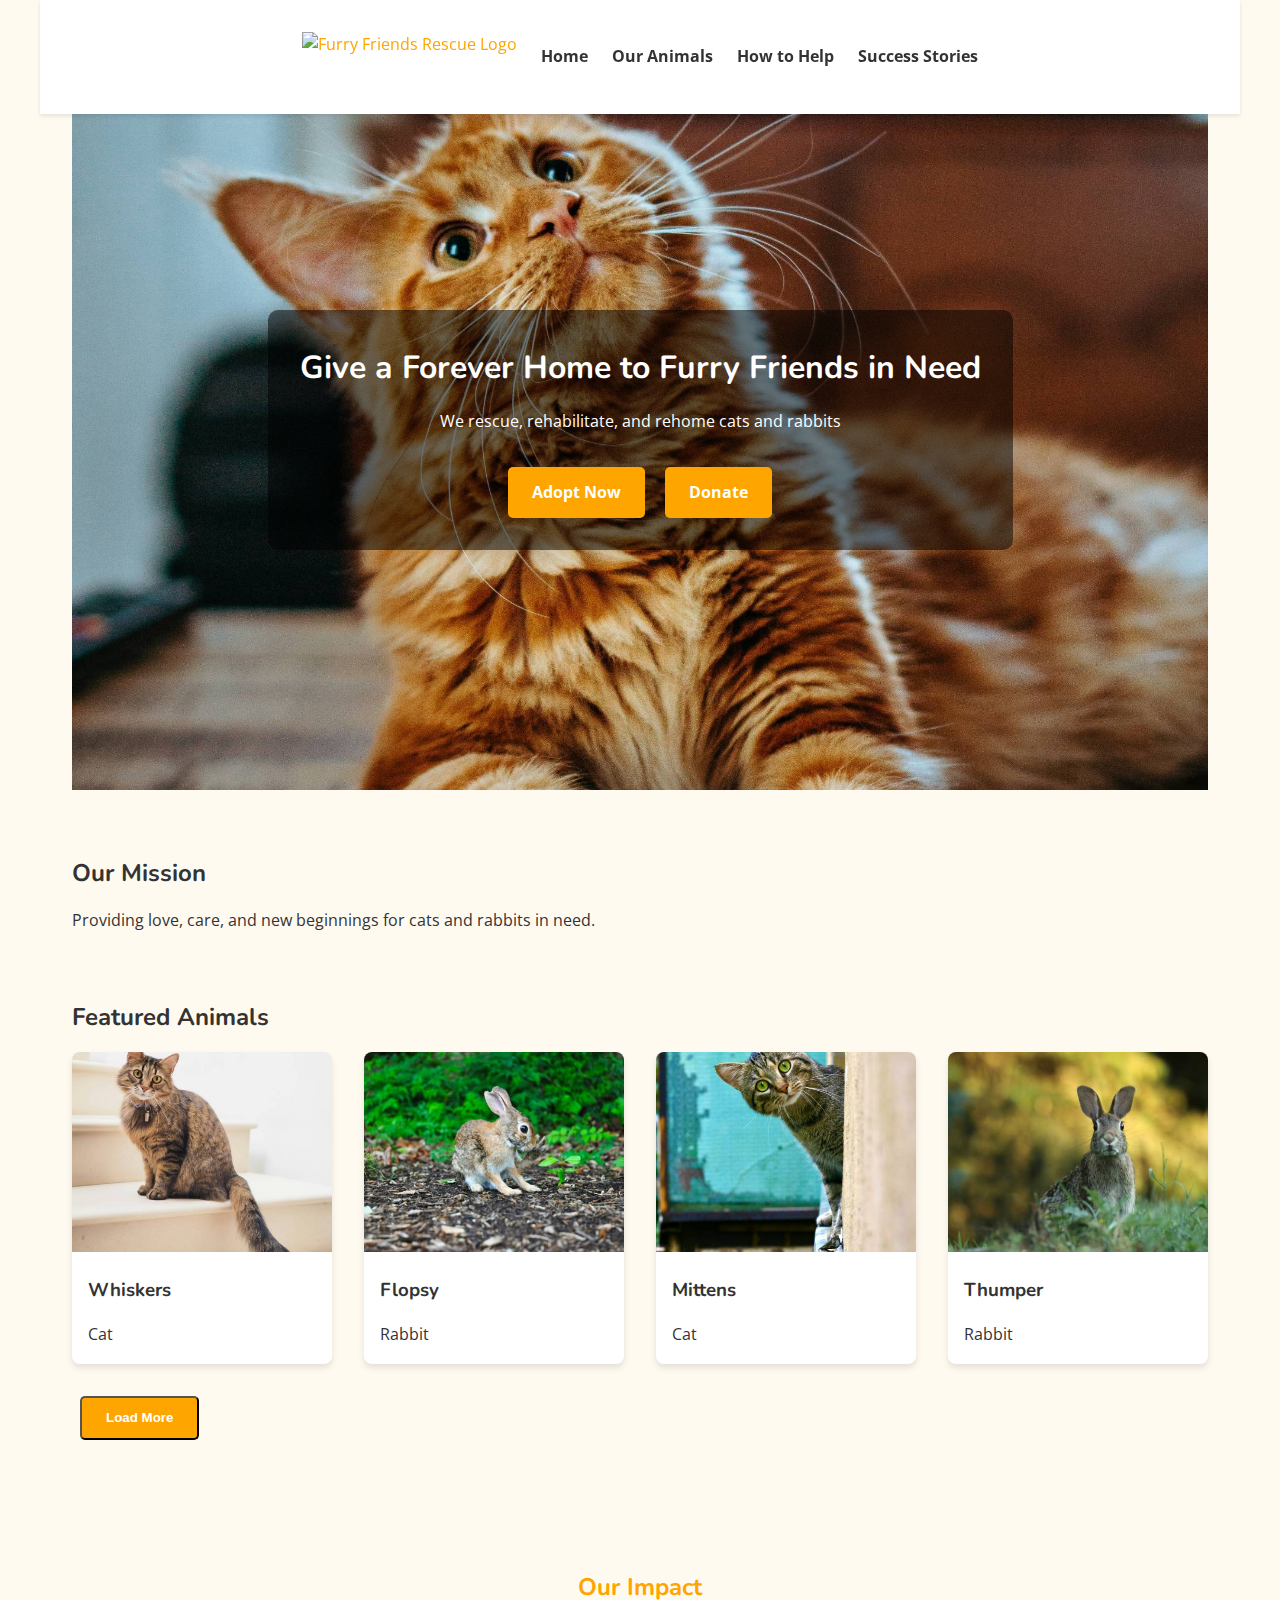
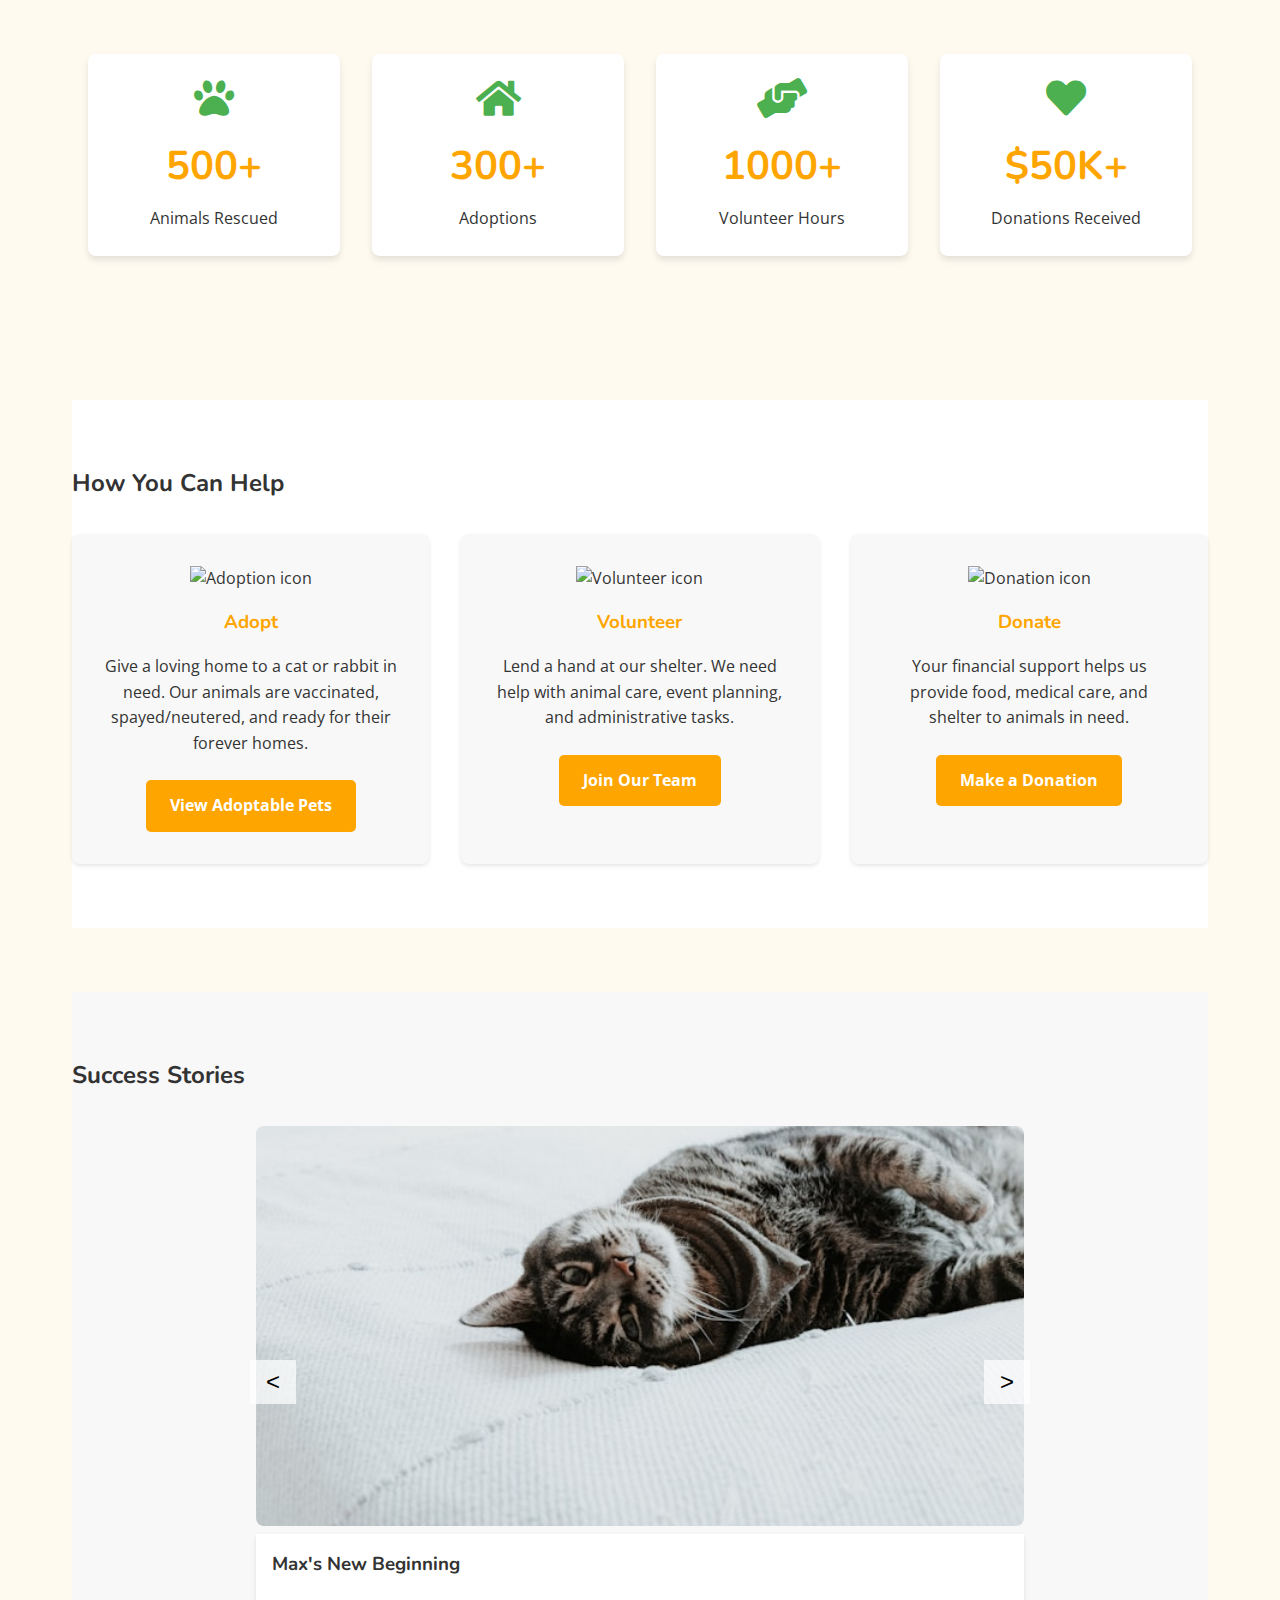
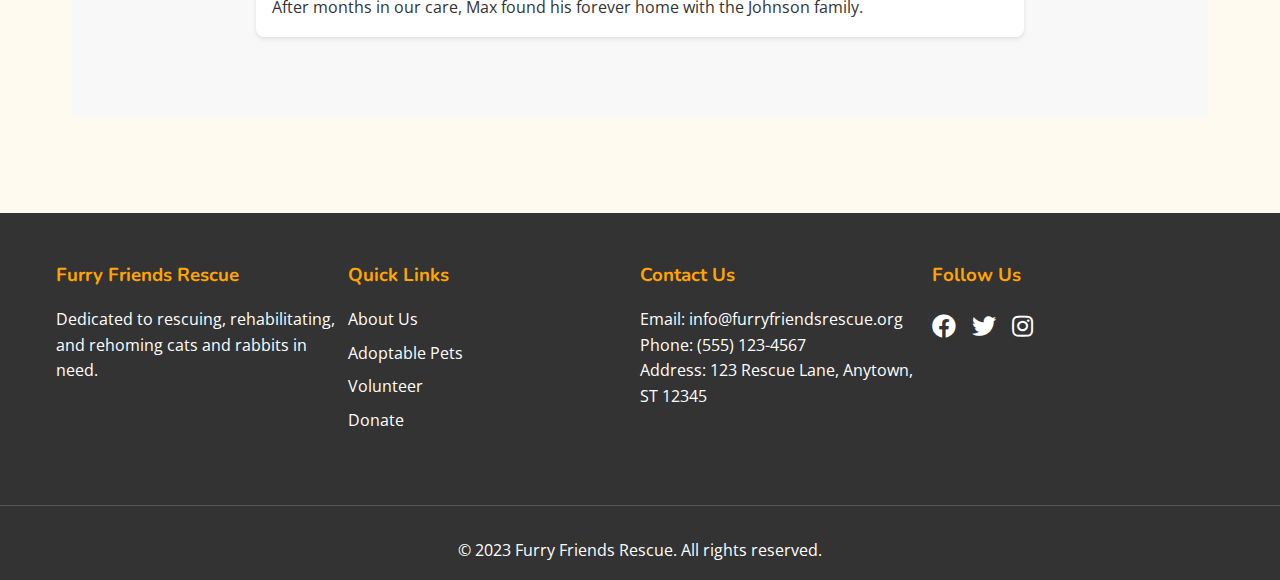
==== index.html @ 976d623d "inital commit´" ====
<!DOCTYPE html>
<html lang="en">
<head>
    <meta charset="UTF-8">
    <meta name="viewport" content="width=device-width, initial-scale=1.0">
    <title>Furry Friends Rescue - Cats and Rabbits</title>
    <link href="https://fonts.googleapis.com/css2?family=Nunito:wght@400;700&family=Open+Sans&display=swap" rel="stylesheet">
    <link rel="stylesheet" href="css/styles.css">
    <link rel="icon" type="image/x-icon" href="favicon.ico">
    <link rel="stylesheet" href="https://cdnjs.cloudflare.com/ajax/libs/font-awesome/5.15.3/css/all.min.css">
</head>
<body>
    <header>
        <nav class="navbar">
            <div class="navbar-container">
                <a href="#" class="logo">
                    <img src="images/logo.png" alt="Furry Friends Rescue Logo">
                </a>
                <button class="navbar-toggle" aria-label="Toggle navigation">
                    <span class="navbar-toggle-icon"></span>
                </button>
                <ul class="navbar-menu">
                    <li><a href="#hero">Home</a></li>
                    <li><a href="#featured-animals">Our Animals</a></li>
                    <li><a href="#how-to-help">How to Help</a></li>
                    <li><a href="#success-stories">Success Stories</a></li>
                </ul>
            </div>
        </nav>
    </header>

    <main>
        <section id="hero">
            <div class="hero-image-container">
                <img src="images/hero-image.jpg" alt="Rescued cat and dog together" class="hero-image">
            </div>
            <div class="hero-content" >
                <h1  >Give a Forever Home to Furry Friends in Need</h1>
                <p  >We rescue, rehabilitate, and rehome cats and rabbits</p>
                <div class="cta-buttons"  >
                    <a href="#adopt" class="cta-button">Adopt Now</a>
                    <a href="#donate" class="cta-button">Donate</a>
                </div>
            </div>
        </section>

        <section id="mission">
            <h2>Our Mission</h2>
            <p>Providing love, care, and new beginnings for cats and rabbits in need.</p>
        </section>

        <section id="featured-animals">
            <h2 >Featured Animals</h2>
            <div class="animal-filters"  >
                <!-- ... filter buttons ... -->
            </div>
            <div class="animal-grid">
                <!-- Animal cards will be added dynamically, so we'll add AOS attributes in JavaScript -->
            </div>
            <button id="load-more" class="cta-button" >Load More</button>
        </section>

        <section id="impact">
            <h2>Our Impact</h2>
            <div class="impact-stats">
                <div class="impact-stat">
                    <i class="fas fa-paw"></i>
                    <h3>500+</h3>
                    <p>Animals Rescued</p>
                </div>
                <div class="impact-stat">
                    <i class="fas fa-home"></i>
                    <h3>300+</h3>
                    <p>Adoptions</p>
                </div>
                <div class="impact-stat">
                    <i class="fas fa-hands-helping"></i>
                    <h3>1000+</h3>
                    <p>Volunteer Hours</p>
                </div>
                <div class="impact-stat">
                    <i class="fas fa-heart"></i>
                    <h3>$50K+</h3>
                    <p>Donations Received</p>
                </div>
            </div>
        </section>

        <section id="how-to-help">
            <h2>How You Can Help</h2>
            <div class="help-options">
                <div class="help-option">
                    <img src="images/icon-adopt.png" alt="Adoption icon" class="help-icon">
                    <h3>Adopt</h3>
                    <p>Give a loving home to a cat or rabbit in need. Our animals are vaccinated, spayed/neutered, and ready for their forever homes.</p>
                    <a href="#adopt" class="cta-button">View Adoptable Pets</a>
                </div>
                <div class="help-option">
                    <img src="images/icon-volunteer.png" alt="Volunteer icon" class="help-icon">
                    <h3>Volunteer</h3>
                    <p>Lend a hand at our shelter. We need help with animal care, event planning, and administrative tasks.</p>
                    <a href="#volunteer" class="cta-button">Join Our Team</a>
                </div>
                <div class="help-option">
                    <img src="images/icon-donate.png" alt="Donation icon" class="help-icon">
                    <h3>Donate</h3>
                    <p>Your financial support helps us provide food, medical care, and shelter to animals in need.</p>
                    <a href="#donate" class="cta-button">Make a Donation</a>
                </div>
            </div>
        </section>

        <section id="success-stories">
            <h2>Success Stories</h2>
            <div class="carousel">
                <div class="carousel-inner">
                    <div class="carousel-item">
                        <img src="images/success-story1.jpg" alt="Happy adopted pet with new family" loading="lazy">
                        <div class="story-content">
                            <h3>Max's New Beginning</h3>
                            <p>After months in our care, Max found his forever home with the Johnson family.</p>
                        </div>
                    </div>
                    <div class="carousel-item">
                        <img src="images/success-story2.jpg" alt="Rescued cat in its new home" loading="lazy">
                        <div class="story-content">
                            <h3>Bella's Recovery</h3>
                            <p>Bella overcame health issues and is now thriving with her adoptive parents.</p>
                        </div>
                    </div>
                    <div class="carousel-item">
                        <img src="images/success-story3.jpg" alt="Happy rabbit in a loving environment" loading="lazy">
                        <div class="story-content">
                            <h3>Hoppy Ever After</h3>
                            <p>Our rescue rabbit found joy and companionship with the Smith children.</p>
                        </div>
                    </div>
                </div>
                <button class="carousel-control prev" aria-label="Previous story">&lt;</button>
                <button class="carousel-control next" aria-label="Next story">&gt;</button>
            </div>
        </section>
    </main>

    <footer>
        <div class="footer-content">
            <div class="footer-section">
                <h3>Furry Friends Rescue</h3>
                <p>Dedicated to rescuing, rehabilitating, and rehoming cats and rabbits in need.</p>
            </div>
            <div class="footer-section">
                <h3>Quick Links</h3>
                <ul>
                    <li><a href="#about">About Us</a></li>
                    <li><a href="#animals">Adoptable Pets</a></li>
                    <li><a href="#volunteer">Volunteer</a></li>
                    <li><a href="#donate">Donate</a></li>
                </ul>
            </div>
            <div class="footer-section">
                <h3>Contact Us</h3>
                <p>Email: info@furryfriendsrescue.org</p>
                <p>Phone: (555) 123-4567</p>
                <p>Address: 123 Rescue Lane, Anytown, ST 12345</p>
            </div>
            <div class="footer-section">
                <h3>Follow Us</h3>
                <div class="social-icons">
                    <a href="#" aria-label="Facebook"><i class="fab fa-facebook"></i></a>
                    <a href="#" aria-label="Twitter"><i class="fab fa-twitter"></i></a>
                    <a href="#" aria-label="Instagram"><i class="fab fa-instagram"></i></a>
                </div>
            </div>
        </div>
        <div class="footer-bottom">
            <p>&copy; 2023 Furry Friends Rescue. All rights reserved.</p>
        </div>
    </footer>
    <script src="js/main.js"></script>
</body>
</html>
---- css/styles.css ----
:root {
    --color-primary: #FFA500;
    --color-secondary: #4CAF50;
    --color-accent: #87CEEB;
    --color-background: #FFFAF0;
    --color-text: #333333;
}

* {
    box-sizing: border-box;
    margin: 0;
    padding: 0;
}

body {
    font-family: 'Open Sans', sans-serif;
    line-height: 1.6;
    color: var(--color-text);
    background-color: var(--color-background);
}

h1, h2, h3 {
    font-family: 'Nunito', sans-serif;
    margin-bottom: 1rem;
}

a {
    text-decoration: none;
    color: var(--color-primary);
}

/* Header styles */
header {
    background-color: white;
    box-shadow: 0 2px 4px rgba(0,0,0,0.1);
    position: sticky;
    top: 0;
    z-index: 1000;
}

nav {
    display: flex;
    justify-content: space-between;
    align-items: center;
    padding: 1rem;
    max-width: 1200px;
    margin: 0 auto;
}

.logo {
    height: 50px;
}

nav ul {
    display: flex;
    list-style: none;
}

nav ul li {
    margin-left: 1.5rem;
}

nav ul li a {
    color: var(--color-text);
    font-weight: bold;
}

/* Main content styles */
main {
    max-width: 1200px;
    margin: 0 auto;
    padding: 2rem;
}

section {
    margin-bottom: 4rem;
}

/* Hero section */
#hero {
    position: relative;
    height: 80vh;
    min-height: 500px;
    display: flex;
    align-items: center;
    justify-content: center;
    text-align: center;
    color: white;
    overflow: hidden;
}

.hero-image-container {
    position: absolute;
    top: 0;
    left: 0;
    width: 100%;
    height: 100%;
    z-index: -1;
}

.hero-image {
    width: 100%;
    height: 100%;
    object-fit: cover;
    object-position: center;
}

.hero-content {
    background-color: rgba(0, 0, 0, 0.5);
    padding: 2rem;
    border-radius: 10px;
    max-width: 80%;
}

.cta-buttons {
    margin-top: 2rem;
}

.cta-button {
    display: inline-block;
    padding: 0.8rem 1.5rem;
    background-color: var(--color-primary);
    color: white;
    border-radius: 5px;
    font-weight: bold;
    margin: 0 0.5rem;
    transition: background-color 0.3s ease;
}

.cta-button:hover {
    background-color: darken(var(--color-primary), 10%);
}

/* Featured animals section */
.animal-grid {
    display: grid;
    grid-template-columns: repeat(auto-fit, minmax(250px, 1fr));
    gap: 2rem;
    margin-bottom: 2rem;
}

.animal-card {
    background-color: white;
    border-radius: 8px;
    overflow: hidden;
    box-shadow: 0 4px 6px rgba(0,0,0,0.1);
    transition: transform 0.3s ease;
}

.animal-card:hover {
    transform: translateY(-5px);
}

.animal-card img {
    width: 100%;
    height: 200px;
    object-fit: cover;
}

.animal-card-content {
    padding: 1rem;
}

/* Success Stories Carousel */
#success-stories {
    padding: 4rem 0;
    background-color: #f8f8f8;
}

.carousel {
    position: relative;
    max-width: 800px;
    margin: 0 auto;
    overflow: hidden;
}

.carousel-inner {
    display: flex;
    transition: transform 0.3s ease;
}

.carousel-item {
    flex: 0 0 100%;
    padding: 1rem;
}

.carousel-item img {
    width: 100%;
    height: 400px;
    object-fit: cover;
    border-radius: 8px;
}

.story-content {
    background-color: white;
    padding: 1rem;
    border-radius: 0 0 8px 8px;
    box-shadow: 0 2px 4px rgba(0,0,0,0.1);
}

.carousel-control {
    position: absolute;
    top: 50%;
    transform: translateY(-50%);
    background-color: rgba(255,255,255,0.7);
    border: none;
    font-size: 1.5rem;
    padding: 0.5rem 1rem;
    cursor: pointer;
    transition: background-color 0.3s ease;
}

.carousel-control:hover {
    background-color: rgba(255,255,255,0.9);
}

.carousel-control.prev { left: 10px; }
.carousel-control.next { right: 10px; }

@media (max-width: 768px) {
    .carousel-item img {
        height: 300px;
    }
}

/* Mobile navigation */
.mobile-nav-toggle {
    display: none;
    background: none;
    border: none;
    font-size: 1.5rem;
    cursor: pointer;
}

@media (max-width: 768px) {
    .mobile-nav-toggle {
        display: block;
    }

    nav ul {
        display: none;
        position: absolute;
        top: 100%;
        left: 0;
        right: 0;
        background-color: white;
        flex-direction: column;
        padding: 1rem;
    }

    nav ul.show {
        display: flex;
    }

    nav ul li {
        margin: 0.5rem 0;
    }
}

/* Help section */
.help-options {
    display: flex;
    justify-content: space-between;
    flex-wrap: wrap;
}

.help-option {
    flex-basis: calc(33.333% - 1rem);
    background-color: white;
    padding: 2rem;
    border-radius: 5px;
    box-shadow: 0 2px 4px rgba(0,0,0,0.1);
    text-align: center;
}

/* Newsletter Section */
#newsletter {
    background-color: var(--color-primary);
    color: white;
    padding: 4rem 0;
    text-align: center;
}

#newsletter h2 {
    margin-bottom: 1rem;
}

#newsletter p {
    margin-bottom: 2rem;
}

#newsletter-form {
    display: flex;
    justify-content: center;
    gap: 1rem;
    max-width: 500px;
    margin: 0 auto;
}

#newsletter-form input[type="email"] {
    flex-grow: 1;
    padding: 0.5rem 1rem;
    border: none;
    border-radius: 4px;
}

#newsletter-form button {
    background-color: var(--color-secondary);
    color: white;
    border: none;
    padding: 0.5rem 1rem;
    border-radius: 4px;
    cursor: pointer;
    transition: background-color 0.3s ease;
}

#newsletter-form button:hover {
    background-color: darken(var(--color-secondary), 10%);
}

@media (max-width: 768px) {
    #newsletter-form {
        flex-direction: column;
    }
}

/* Footer styles */
footer {
    background-color: #333;
    color: #fff;
    padding: 3rem 0 1rem;
}

.footer-content {
    display: flex;
    flex-wrap: wrap;
    justify-content: space-between;
    max-width: 1200px;
    margin: 0 auto;
    padding: 0 1rem;
}

.footer-section {
    flex: 1;
    margin-bottom: 2rem;
    min-width: 200px;
}

.footer-section h3 {
    color: var(--color-primary);
    margin-bottom: 1rem;
}

.footer-section ul {
    list-style: none;
    padding: 0;
}

.footer-section ul li {
    margin-bottom: 0.5rem;
}

.footer-section a {
    color: #fff;
    text-decoration: none;
    transition: color 0.3s ease;
}

.footer-section a:hover {
    color: var(--color-primary);
}

.social-icons {
    display: flex;
    gap: 1rem;
}

.social-icons a {
    font-size: 1.5rem;
}

.footer-bottom {
    text-align: center;
    padding-top: 2rem;
    margin-top: 2rem;
    border-top: 1px solid #555;
}

@media (max-width: 768px) {
    .footer-content {
        flex-direction: column;
    }

    .footer-section {
        margin-bottom: 2rem;
    }
}

/* Responsive design */
@media (max-width: 768px) {
    nav ul {
        display: none; /* For mobile, you might want to implement a hamburger menu */
    }

    .help-option {
        flex-basis: 100%;
        margin-bottom: 1rem;
    }

    .footer-content > div {
        flex-basis: 100%;
        margin-bottom: 1rem;
    }
}

/* How You Can Help Section */
#how-to-help {
    padding: 4rem 0;
    background-color: #ffffff;
}

.help-options {
    display: flex;
    justify-content: space-between;
    gap: 2rem;
    margin-top: 2rem;
}

.help-option {
    flex: 1;
    background-color: #f8f8f8;
    border-radius: 8px;
    padding: 2rem;
    text-align: center;
    transition: transform 0.3s ease, box-shadow 0.3s ease;
}

.help-option:hover {
    transform: translateY(-5px);
    box-shadow: 0 4px 10px rgba(0,0,0,0.1);
}

.help-icon {
    width: 80px;
    height: 80px;
    margin-bottom: 1rem;
}

.help-option h3 {
    margin-bottom: 1rem;
    color: var(--color-primary);
}

.help-option p {
    margin-bottom: 1.5rem;
}

@media (max-width: 768px) {
    .help-options {
        flex-direction: column;
    }
}

/* Navbar Styles */
.navbar {
    position: fixed;
    top: 0;
    left: 0;
    right: 0;
    background-color: white;
    box-shadow: 0 2px 4px rgba(0,0,0,0.1);
    z-index: 1000;
}

.navbar-container {
    display: flex;
    justify-content: space-between;
    align-items: center;
    padding: 1rem;
    max-width: 1200px;
    margin: 0 auto;
}

.logo img {
    height: 40px;
}

.navbar-menu {
    display: flex;
    list-style: none;
    margin: 0;
    padding: 0;
}

.navbar-menu li {
    margin-left: 1.5rem;
}

.navbar-menu a {
    color: var(--color-text);
    text-decoration: none;
    font-weight: bold;
    transition: color 0.3s ease;
}

.navbar-menu a:hover {
    color: var(--color-primary);
}

.navbar-toggle {
    display: none;
    background: none;
    border: none;
    cursor: pointer;
}

.navbar-toggle-icon {
    display: block;
    width: 25px;
    height: 3px;
    background-color: var(--color-text);
    position: relative;
    transition: background-color 0.3s ease;
}

.navbar-toggle-icon::before,
.navbar-toggle-icon::after {
    content: '';
    position: absolute;
    width: 100%;
    height: 100%;
    background-color: var(--color-text);
    transition: all 0.3s ease;
}

.navbar-toggle-icon::before {
    top: -8px;
}

.navbar-toggle-icon::after {
    bottom: -8px;
}

@media (max-width: 768px) {
    .navbar-menu {
        display: none;
        flex-direction: column;
        position: absolute;
        top: 100%;
        left: 0;
        right: 0;
        background-color: white;
        box-shadow: 0 2px 4px rgba(0,0,0,0.1);
    }

    .navbar-menu.active {
        display: flex;
    }

    .navbar-menu li {
        margin: 0;
    }

    .navbar-menu a {
        display: block;
        padding: 1rem;
    }

    .navbar-toggle {
        display: block;
    }
}

/* Adjust main content to account for fixed navbar */
main {
    padding-top: 70px; /* Adjust this value based on your navbar height */
}

/* Our Impact Section */
#impact {
    background-color: var(--color-background);
    padding: 4rem 0;
    text-align: center;
}

#impact h2 {
    margin-bottom: 2rem;
    color: var(--color-primary);
}

.impact-stats {
    display: flex;
    justify-content: space-around;
    flex-wrap: wrap;
    max-width: 1200px;
    margin: 0 auto;
}

.impact-stat {
    flex: 1 1 200px;
    margin: 1rem;
    padding: 1.5rem;
    background-color: white;
    border-radius: 8px;
    box-shadow: 0 4px 6px rgba(0, 0, 0, 0.1);
    transition: transform 0.3s ease;
}

.impact-stat:hover {
    transform: translateY(-5px);
}

.impact-stat i {
    font-size: 2.5rem;
    color: var(--color-secondary);
    margin-bottom: 1rem;
}

.impact-stat h3 {
    font-size: 2.5rem;
    color: var(--color-primary);
    margin-bottom: 0.5rem;
}

.impact-stat p {
    font-size: 1rem;
    color: var(--color-text);
}

@media (max-width: 768px) {
    .impact-stats {
        flex-direction: column;
        align-items: center;
    }

    .impact-stat {
        width: 80%;
        max-width: 300px;
    }
}
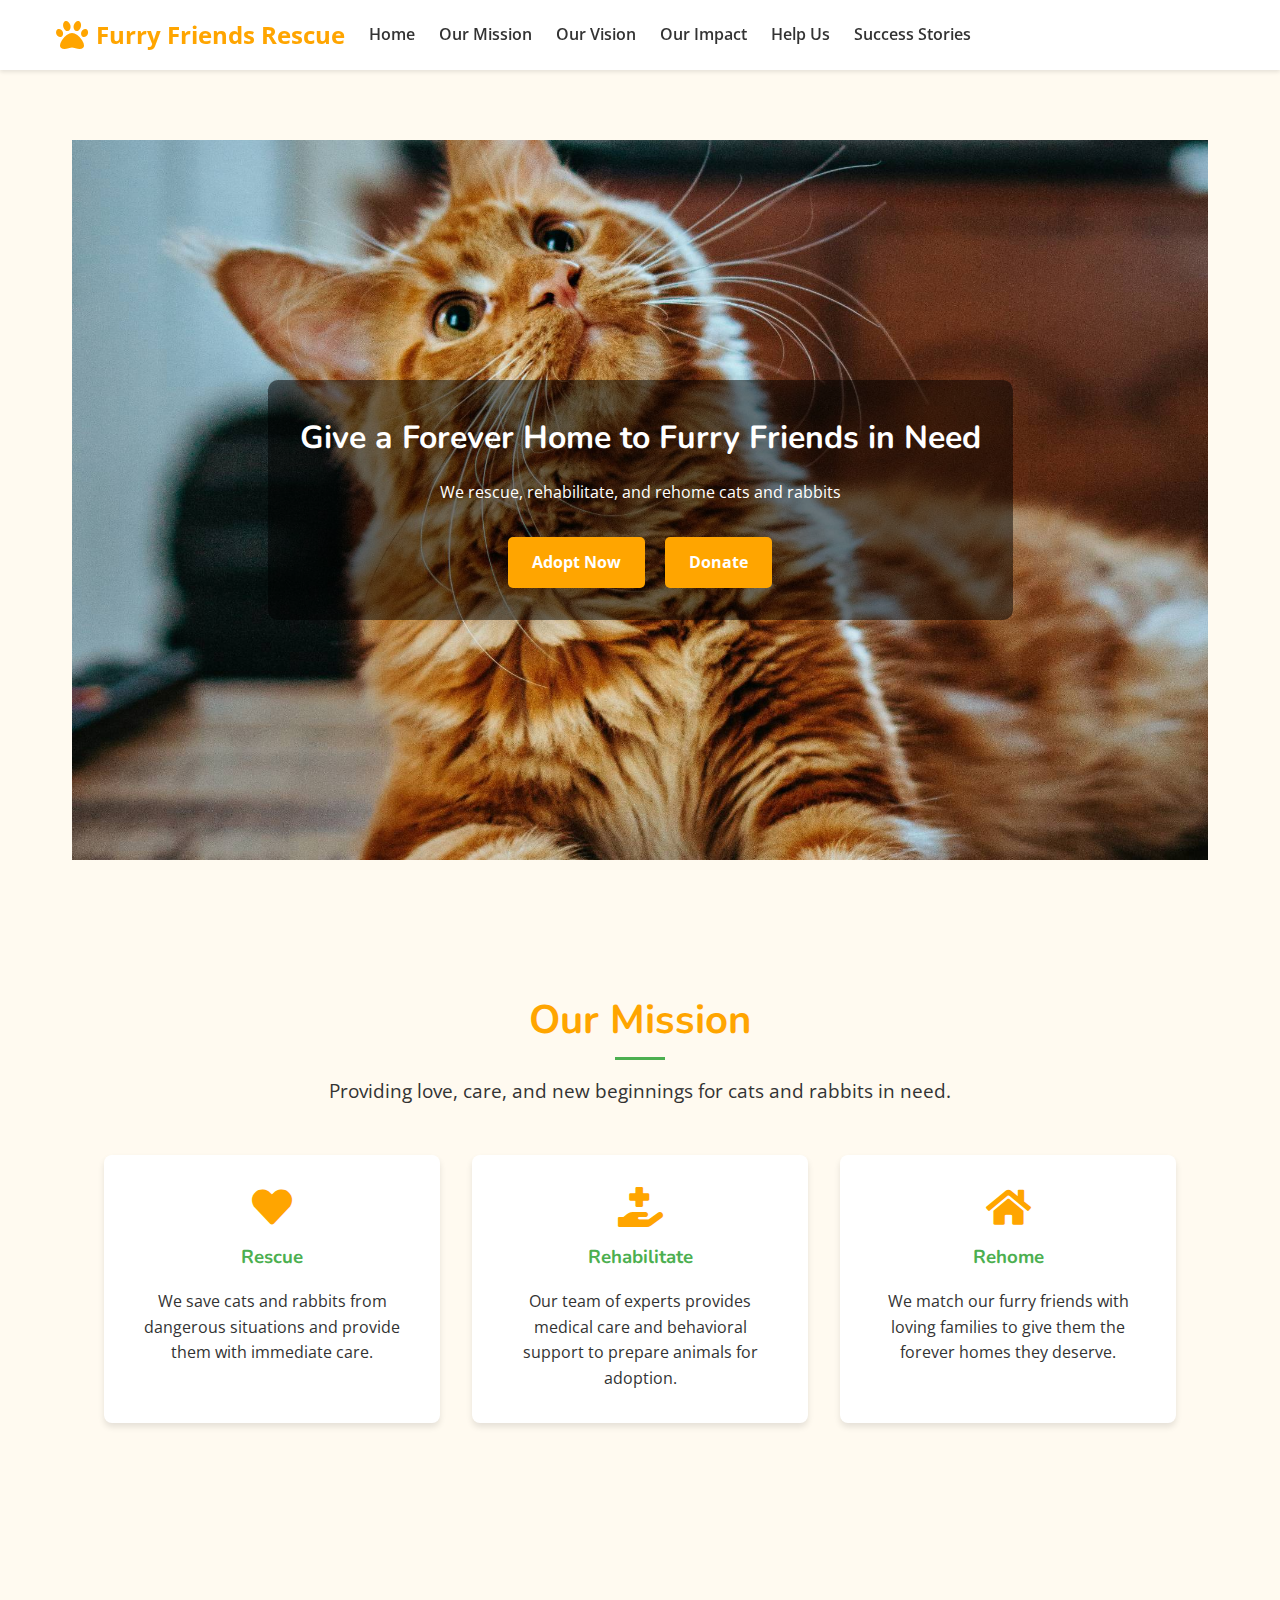
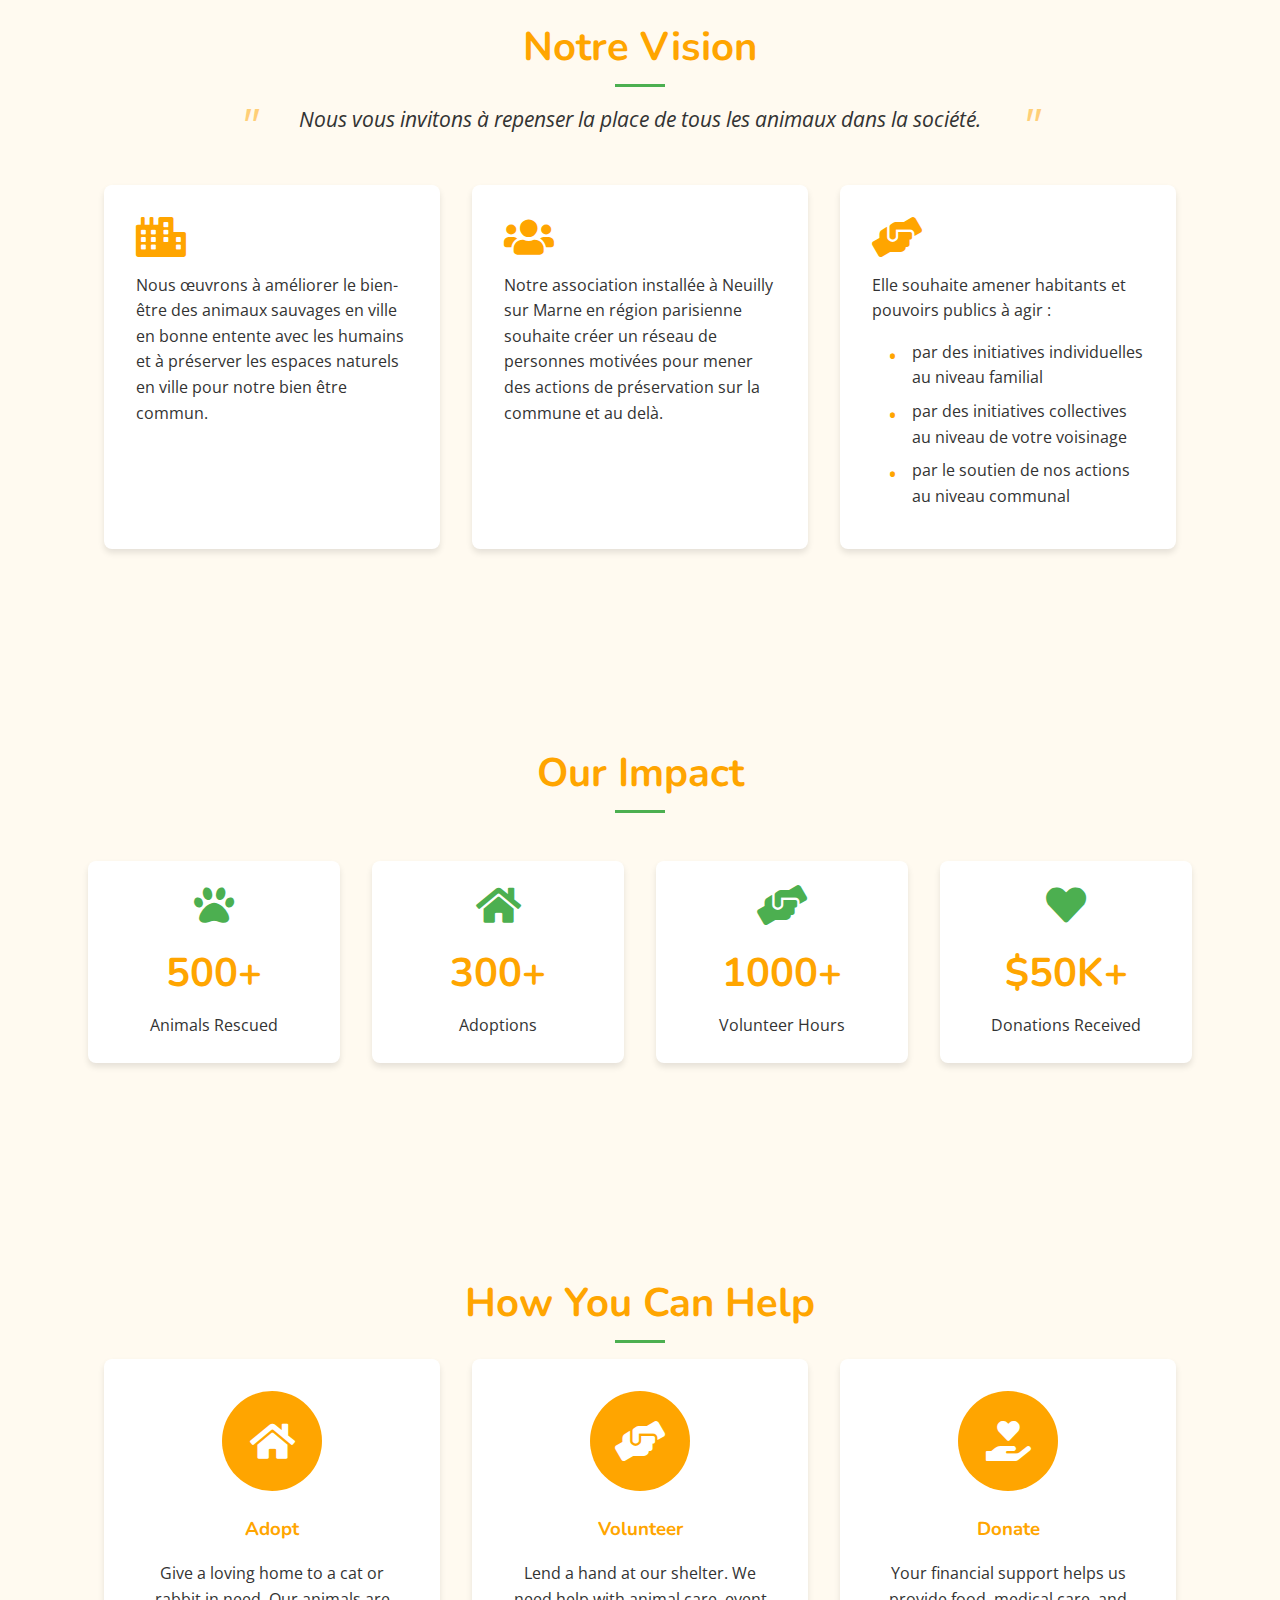
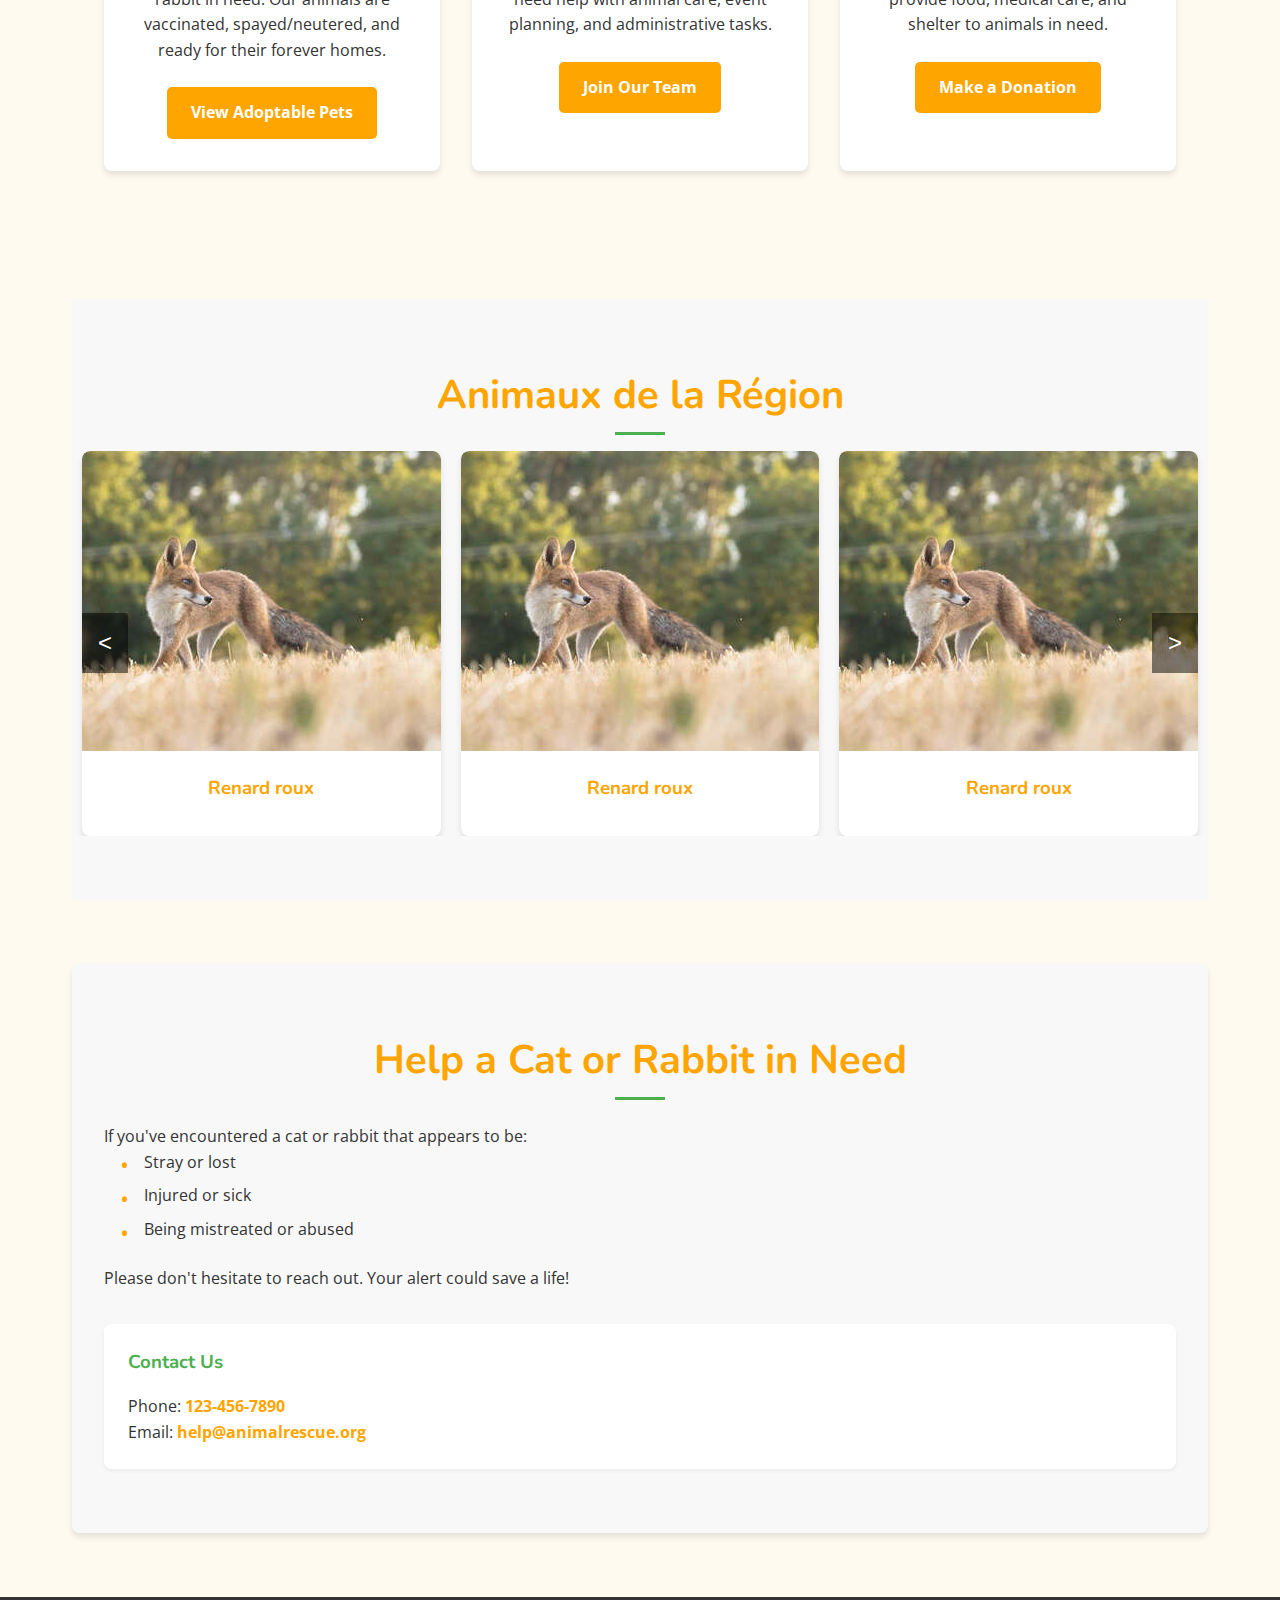
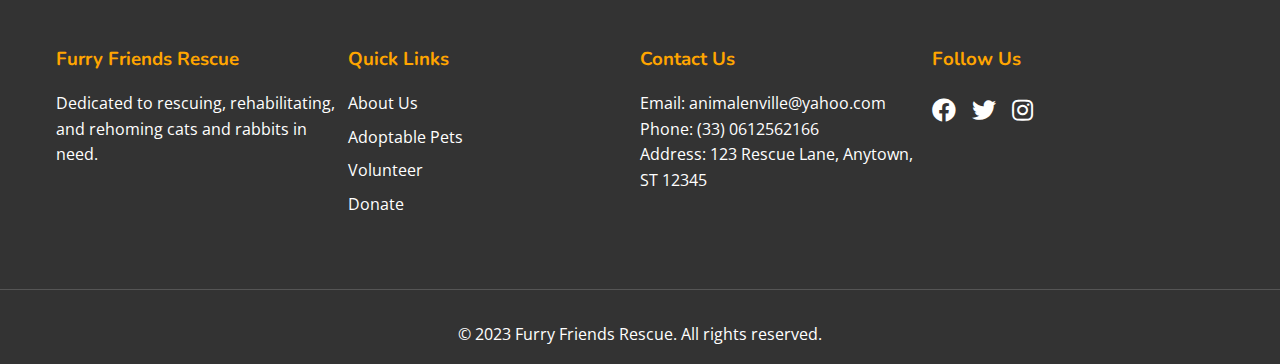
==== commit 27aa0637: "cambios varios" ====
--- a/index.html
+++ b/index.html
@@ -14,15 +14,18 @@
         <nav class="navbar">
             <div class="navbar-container">
                 <a href="#" class="logo">
-                    <img src="images/logo.png" alt="Furry Friends Rescue Logo">
+                    <i class="fas fa-paw"></i>
+                    <span class="logo-text">Furry Friends Rescue</span>
                 </a>
                 <button class="navbar-toggle" aria-label="Toggle navigation">
                     <span class="navbar-toggle-icon"></span>
                 </button>
                 <ul class="navbar-menu">
                     <li><a href="#hero">Home</a></li>
-                    <li><a href="#featured-animals">Our Animals</a></li>
-                    <li><a href="#how-to-help">How to Help</a></li>
+                    <li><a href="#mission">Our Mission</a></li>
+                    <li><a href="#vision">Our Vision</a></li>
+                    <li><a href="#impact">Our Impact</a></li>
+                    <li><a href="#how-to-help">Help Us</a></li>
                     <li><a href="#success-stories">Success Stories</a></li>
                 </ul>
             </div>
@@ -38,26 +41,60 @@
                 <h1  >Give a Forever Home to Furry Friends in Need</h1>
                 <p  >We rescue, rehabilitate, and rehome cats and rabbits</p>
                 <div class="cta-buttons"  >
-                    <a href="#adopt" class="cta-button">Adopt Now</a>
+                    <a href="https://www.secondechance.org" target="_blank" class="cta-button">Adopt Now</a>
                     <a href="#donate" class="cta-button">Donate</a>
                 </div>
             </div>
         </section>
 
         <section id="mission">
-            <h2>Our Mission</h2>
-            <p>Providing love, care, and new beginnings for cats and rabbits in need.</p>
-        </section>
-
-        <section id="featured-animals">
-            <h2 >Featured Animals</h2>
-            <div class="animal-filters"  >
-                <!-- ... filter buttons ... -->
-            </div>
-            <div class="animal-grid">
-                <!-- Animal cards will be added dynamically, so we'll add AOS attributes in JavaScript -->
-            </div>
-            <button id="load-more" class="cta-button" >Load More</button>
+            <div class="mission-content">
+                <h2>Our Mission</h2>
+                <p class="mission-statement">Providing love, care, and new beginnings for cats and rabbits in need.</p>
+                <div class="mission-details">
+                    <div class="mission-point">
+                        <i class="fas fa-heart"></i>
+                        <h3>Rescue</h3>
+                        <p>We save cats and rabbits from dangerous situations and provide them with immediate care.</p>
+                    </div>
+                    <div class="mission-point">
+                        <i class="fas fa-hand-holding-medical"></i>
+                        <h3>Rehabilitate</h3>
+                        <p>Our team of experts provides medical care and behavioral support to prepare animals for adoption.</p>
+                    </div>
+                    <div class="mission-point">
+                        <i class="fas fa-home"></i>
+                        <h3>Rehome</h3>
+                        <p>We match our furry friends with loving families to give them the forever homes they deserve.</p>
+                    </div>
+                </div>
+            </div>
+        </section>
+
+        <section id="vision">
+            <div class="vision-content">
+                <h2>Notre Vision</h2>
+                <p class="vision-statement">Nous vous invitons à repenser la place de tous les animaux dans la société.</p>
+                <div class="vision-details">
+                    <div class="vision-card">
+                        <i class="fas fa-city"></i>
+                        <p>Nous œuvrons à améliorer le bien-être des animaux sauvages en ville en bonne entente avec les humains et à préserver les espaces naturels en ville pour notre bien être commun.</p>
+                    </div>
+                    <div class="vision-card">
+                        <i class="fas fa-users"></i>
+                        <p>Notre association installée à Neuilly sur Marne en région parisienne souhaite créer un réseau de personnes motivées pour mener des actions de préservation sur la commune et au delà.</p>
+                    </div>
+                    <div class="vision-card">
+                        <i class="fas fa-hands-helping"></i>
+                        <p>Elle souhaite amener habitants et pouvoirs publics à agir :</p>
+                        <ul>
+                            <li>par des initiatives individuelles au niveau familial</li>
+                            <li>par des initiatives collectives au niveau de votre voisinage</li>
+                            <li>par le soutien de nos actions au niveau communal</li>
+                        </ul>
+                    </div>
+                </div>
+            </div>
         </section>
 
         <section id="impact">
@@ -90,54 +127,85 @@
             <h2>How You Can Help</h2>
             <div class="help-options">
                 <div class="help-option">
-                    <img src="images/icon-adopt.png" alt="Adoption icon" class="help-icon">
+                    <div class="help-icon">
+                        <i class="fas fa-home"></i>
+                    </div>
                     <h3>Adopt</h3>
                     <p>Give a loving home to a cat or rabbit in need. Our animals are vaccinated, spayed/neutered, and ready for their forever homes.</p>
-                    <a href="#adopt" class="cta-button">View Adoptable Pets</a>
+                    <a href="https://www.secondechance.org" target="_blank" class="cta-button">View Adoptable Pets</a>
                 </div>
                 <div class="help-option">
-                    <img src="images/icon-volunteer.png" alt="Volunteer icon" class="help-icon">
+                    <div class="help-icon">
+                        <i class="fas fa-hands-helping"></i>
+                    </div>
                     <h3>Volunteer</h3>
                     <p>Lend a hand at our shelter. We need help with animal care, event planning, and administrative tasks.</p>
                     <a href="#volunteer" class="cta-button">Join Our Team</a>
                 </div>
                 <div class="help-option">
-                    <img src="images/icon-donate.png" alt="Donation icon" class="help-icon">
+                    <div class="help-icon">
+                        <i class="fas fa-hand-holding-heart"></i>
+                    </div>
                     <h3>Donate</h3>
                     <p>Your financial support helps us provide food, medical care, and shelter to animals in need.</p>
-                    <a href="#donate" class="cta-button">Make a Donation</a>
+                    <a href="https://www.helloasso.com/associations/l-animal-en-ville/formulaires/1/widget" target="_blank" class="cta-button">Make a Donation</a>
                 </div>
             </div>
         </section>
 
         <section id="success-stories">
-            <h2>Success Stories</h2>
+            <h2>Animaux de la Région</h2>
             <div class="carousel">
-                <div class="carousel-inner">
-                    <div class="carousel-item">
-                        <img src="images/success-story1.jpg" alt="Happy adopted pet with new family" loading="lazy">
-                        <div class="story-content">
-                            <h3>Max's New Beginning</h3>
-                            <p>After months in our care, Max found his forever home with the Johnson family.</p>
+                <div class="carousel-container">
+                    <div class="carousel-slide">
+                        <div class="animal-card" data-animal-id="1">
+                            <img src="images/fox-mobile.jpg" 
+                                 srcset="images/fox-mobile.jpg 300w, images/fox-desktop.jpg 400w"
+                                 sizes="(max-width: 768px) 300px, 400px"
+                                 alt="Renard roux">
+                            <h3>Renard roux</h3>
                         </div>
                     </div>
-                    <div class="carousel-item">
-                        <img src="images/success-story2.jpg" alt="Rescued cat in its new home" loading="lazy">
-                        <div class="story-content">
-                            <h3>Bella's Recovery</h3>
-                            <p>Bella overcame health issues and is now thriving with her adoptive parents.</p>
+                    <div class="carousel-slide">
+                        <div class="animal-card" data-animal-id="2">
+                            <img src="images/fox-mobile.jpg" 
+                                 srcset="images/fox-mobile.jpg 300w, images/fox-desktop.jpg 400w"
+                                 sizes="(max-width: 768px) 300px, 400px"
+                                 alt="Renard roux">
+                            <h3>Renard roux</h3>
                         </div>
                     </div>
-                    <div class="carousel-item">
-                        <img src="images/success-story3.jpg" alt="Happy rabbit in a loving environment" loading="lazy">
-                        <div class="story-content">
-                            <h3>Hoppy Ever After</h3>
-                            <p>Our rescue rabbit found joy and companionship with the Smith children.</p>
+                    <div class="carousel-slide">
+                        <div class="animal-card" data-animal-id="3">
+                            <img src="images/fox-mobile.jpg" 
+                            srcset="images/fox-mobile.jpg 300w, images/fox-desktop.jpg 400w"
+                            sizes="(max-width: 768px) 300px, 400px"
+                            alt="Renard roux">
+                            <h3>Renard roux</h3>
                         </div>
                     </div>
-                </div>
-                <button class="carousel-control prev" aria-label="Previous story">&lt;</button>
-                <button class="carousel-control next" aria-label="Next story">&gt;</button>
+                    <!-- Add more carousel slides as needed -->
+                </div>
+                <button class="carousel-button prev">&lt;</button>
+                <button class="carousel-button next">&gt;</button>
+            </div>
+        </section>
+
+        <section id="report-animal">
+            <h2>Help a Cat or Rabbit in Need</h2>
+            <p>If you've encountered a cat or rabbit that appears to be:</p>
+            <ul>
+                <li>Stray or lost</li>
+                <li>Injured or sick</li>
+                <li>Being mistreated or abused</li>
+            </ul>
+            <p>Please don't hesitate to reach out. Your alert could save a life!</p>
+
+            <div class="contact-info">
+                <h3>Contact Us</h3>
+                <p>Phone: <a href="tel:+1234567890">123-456-7890</a></p>
+                <p>Email: <a href="mailto:help@animalrescue.org">help@animalrescue.org</a></p>
+                <!-- Add a contact form here if desired -->
             </div>
         </section>
     </main>
@@ -152,15 +220,15 @@
                 <h3>Quick Links</h3>
                 <ul>
                     <li><a href="#about">About Us</a></li>
-                    <li><a href="#animals">Adoptable Pets</a></li>
+                    <li><a href="https://www.secondechance.org" target="_blank">Adoptable Pets</a></li>
                     <li><a href="#volunteer">Volunteer</a></li>
                     <li><a href="#donate">Donate</a></li>
                 </ul>
             </div>
             <div class="footer-section">
                 <h3>Contact Us</h3>
-                <p>Email: info@furryfriendsrescue.org</p>
-                <p>Phone: (555) 123-4567</p>
+                <p>Email: animalenville@yahoo.com</p>
+                <p>Phone: (33) 0612562166</p>
                 <p>Address: 123 Rescue Lane, Anytown, ST 12345</p>
             </div>
             <div class="footer-section">
@@ -177,6 +245,12 @@
         </div>
     </footer>
     <script src="js/main.js"></script>
+    <!-- Modal -->
+    <div id="animalModal" class="modal">
+        <div class="modal-content">
+            <!-- Content will be dynamically inserted here -->
+        </div>
+    </div>
 </body>
 </html>
 
--- a/css/styles.css
+++ b/css/styles.css
@@ -48,7 +48,32 @@
 }
 
 .logo {
-    height: 50px;
+    display: flex;
+    align-items: center;
+    text-decoration: none;
+    color: var(--color-primary);
+    font-weight: bold;
+    font-size: 1.5rem;
+    transition: color 0.3s ease;
+}
+
+.logo:hover {
+    color: var(--color-secondary);
+}
+
+.logo i {
+    font-size: 2rem;
+    margin-right: 0.5rem;
+}
+
+.logo-text {
+    display: none;
+}
+
+@media (min-width: 768px) {
+    .logo-text {
+        display: inline;
+    }
 }
 
 nav ul {
@@ -169,57 +194,162 @@
 
 .carousel {
     position: relative;
-    max-width: 800px;
+    max-width: 1200px;
     margin: 0 auto;
     overflow: hidden;
 }
 
-.carousel-inner {
-    display: flex;
+.carousel-container {
+    display: flex;
+    transition: transform 0.5s ease;
+}
+
+.carousel-slide {
+    flex: 0 0 33.333%;
+    padding: 0 10px;
+}
+
+.animal-card {
+    background-color: white;
+    border-radius: 8px;
+    box-shadow: 0 4px 6px rgba(0,0,0,0.1);
+    overflow: hidden;
+    cursor: pointer;
     transition: transform 0.3s ease;
 }
 
-.carousel-item {
-    flex: 0 0 100%;
+.animal-card:hover {
+    transform: translateY(-5px);
+}
+
+.animal-card img {
+    width: 100%;
+    height: 300px;
+    object-fit: cover;
+    border-radius: 8px 8px 0 0;
+}
+
+.animal-card h3 {
     padding: 1rem;
-}
-
-.carousel-item img {
-    width: 100%;
-    height: 400px;
-    object-fit: cover;
-    border-radius: 8px;
-}
-
-.story-content {
-    background-color: white;
-    padding: 1rem;
-    border-radius: 0 0 8px 8px;
-    box-shadow: 0 2px 4px rgba(0,0,0,0.1);
-}
-
-.carousel-control {
+    text-align: center;
+    color: var(--color-primary);
+}
+
+.carousel-button {
     position: absolute;
     top: 50%;
     transform: translateY(-50%);
-    background-color: rgba(255,255,255,0.7);
+    background-color: rgba(0,0,0,0.5);
+    color: white;
     border: none;
+    padding: 1rem;
+    cursor: pointer;
     font-size: 1.5rem;
-    padding: 0.5rem 1rem;
+}
+
+.carousel-button.prev {
+    left: 10px;
+}
+
+.carousel-button.next {
+    right: 10px;
+}
+
+/* Modal Styles */
+.modal {
+    display: none;
+    position: fixed;
+    z-index: 1000;
+    left: 0;
+    top: 0;
+    width: 100%;
+    height: 100%;
+    overflow: auto;
+    background-color: rgba(0,0,0,0.8);
+}
+
+.modal-content {
+    background-color: #fefefe;
+    margin: 5% auto;
+    padding: 40px;
+    border: 1px solid #888;
+    width: 90%;
+    max-width: 1200px;
+    border-radius: 8px;
+    position: relative;
+    display: flex;
+    flex-wrap: wrap;
+    justify-content: space-between;
+    align-items: flex-start;
+}
+
+.close {
+    position: absolute;
+    right: 20px;
+    top: 20px;
+    color: #aaa;
+    font-size: 28px;
+    font-weight: bold;
     cursor: pointer;
-    transition: background-color 0.3s ease;
-}
-
-.carousel-control:hover {
-    background-color: rgba(255,255,255,0.9);
-}
-
-.carousel-control.prev { left: 10px; }
-.carousel-control.next { right: 10px; }
+    z-index: 1;
+}
+
+.close:hover,
+.close:focus {
+    color: #000;
+    text-decoration: none;
+}
+
+.modal-content img {
+    width: 40%;
+    height: auto;
+    border-radius: 8px;
+    object-fit: cover;
+}
+
+.modal-text {
+    width: 55%;
+}
+
+.modal-content h2 {
+    color: var(--color-primary);
+    font-size: 2.5rem;
+    margin-bottom: 1rem;
+    width: 100%;
+}
+
+.modal-content h3, .modal-content h4 {
+    color: var(--color-secondary);
+    margin-top: 1.5rem;
+    margin-bottom: 1rem;
+}
+
+.modal-content p, .modal-content ul {
+    margin-bottom: 1rem;
+    line-height: 1.6;
+}
+
+.modal-content ul {
+    padding-left: 20px;
+}
+
+.modal-content li {
+    margin-bottom: 0.5rem;
+}
 
 @media (max-width: 768px) {
-    .carousel-item img {
-        height: 300px;
+    .modal-content {
+        flex-direction: column;
+        padding: 20px;
+    }
+
+    .modal-content img,
+    .modal-text {
+        width: 100%;
+    }
+
+    .modal-content img {
+        margin-bottom: 1rem;
     }
 }
 
@@ -415,74 +545,119 @@
 
 /* How You Can Help Section */
 #how-to-help {
-    padding: 4rem 0;
-    background-color: #ffffff;
+    padding: 4rem 2rem;
+    background-color: var(--color-background);
 }
 
 .help-options {
     display: flex;
-    justify-content: space-between;
+    justify-content: space-around;
+    flex-wrap: wrap;
     gap: 2rem;
-    margin-top: 2rem;
 }
 
 .help-option {
     flex: 1;
-    background-color: #f8f8f8;
+    min-width: 250px;
+    max-width: 350px;
+    background-color: white;
+    padding: 2rem;
     border-radius: 8px;
-    padding: 2rem;
+    box-shadow: 0 4px 6px rgba(0,0,0,0.1);
     text-align: center;
-    transition: transform 0.3s ease, box-shadow 0.3s ease;
+    transition: transform 0.3s ease;
 }
 
 .help-option:hover {
     transform: translateY(-5px);
-    box-shadow: 0 4px 10px rgba(0,0,0,0.1);
 }
 
 .help-icon {
-    width: 80px;
-    height: 80px;
-    margin-bottom: 1rem;
+    width: 100px;
+    height: 100px;
+    margin: 0 auto 1.5rem;
+    background-color: var(--color-primary); /* Orange background */
+    border-radius: 50%;
+    display: flex;
+    align-items: center;
+    justify-content: center;
+    transition: all 0.3s ease;
+}
+
+.help-icon i {
+    font-size: 2.5rem;
+    color: white;
+}
+
+.help-option:hover .help-icon {
+    background-color: var(--color-secondary); /* Green on hover */
+    transform: scale(1.1);
 }
 
 .help-option h3 {
-    margin-bottom: 1rem;
-    color: var(--color-primary);
+    color: var(--color-primary);
+    margin-bottom: 1rem;
 }
 
 .help-option p {
     margin-bottom: 1.5rem;
+    color: var(--color-text);
+}
+
+.help-option .cta-button {
+    display: inline-block;
+    padding: 0.8rem 1.5rem;
+    background-color: var(--color-primary);
+    color: white;
+    border-radius: 5px;
+    font-weight: bold;
+    transition: background-color 0.3s ease;
+}
+
+.help-option .cta-button:hover {
+    background-color: var(--color-secondary);
 }
 
 @media (max-width: 768px) {
     .help-options {
         flex-direction: column;
+        align-items: center;
+    }
+
+    .help-option {
+        width: 100%;
+        max-width: 100%;
     }
 }
 
 /* Navbar Styles */
-.navbar {
-    position: fixed;
-    top: 0;
-    left: 0;
-    right: 0;
+header {
     background-color: white;
     box-shadow: 0 2px 4px rgba(0,0,0,0.1);
+    position: sticky;
+    top: 0;
     z-index: 1000;
+}
+
+.navbar {
+    max-width: 1200px;
+    margin: 0 auto;
+    padding: 1rem;
 }
 
 .navbar-container {
     display: flex;
     justify-content: space-between;
     align-items: center;
-    padding: 1rem;
-    max-width: 1200px;
-    margin: 0 auto;
 }
 
 .logo img {
-    height: 40px;
+    height: 50px;
+    transition: transform 0.3s ease;
+}
+
+.logo:hover img {
+    transform: scale(1.05);
 }
 
 .navbar-menu {
@@ -499,46 +674,38 @@
 .navbar-menu a {
     color: var(--color-text);
     text-decoration: none;
-    font-weight: bold;
+    font-weight: 600;
+    padding: 0.5rem 0;
+    position: relative;
     transition: color 0.3s ease;
 }
 
+.navbar-menu a::after {
+    content: '';
+    position: absolute;
+    bottom: 0;
+    left: 0;
+    width: 0;
+    height: 2px;
+    background-color: var(--color-primary);
+    transition: width 0.3s ease;
+}
+
 .navbar-menu a:hover {
     color: var(--color-primary);
+}
+
+.navbar-menu a:hover::after {
+    width: 100%;
 }
 
 .navbar-toggle {
     display: none;
     background: none;
     border: none;
+    font-size: 1.5rem;
+    color: var(--color-text);
     cursor: pointer;
-}
-
-.navbar-toggle-icon {
-    display: block;
-    width: 25px;
-    height: 3px;
-    background-color: var(--color-text);
-    position: relative;
-    transition: background-color 0.3s ease;
-}
-
-.navbar-toggle-icon::before,
-.navbar-toggle-icon::after {
-    content: '';
-    position: absolute;
-    width: 100%;
-    height: 100%;
-    background-color: var(--color-text);
-    transition: all 0.3s ease;
-}
-
-.navbar-toggle-icon::before {
-    top: -8px;
-}
-
-.navbar-toggle-icon::after {
-    bottom: -8px;
 }
 
 @media (max-width: 768px) {
@@ -551,6 +718,7 @@
         right: 0;
         background-color: white;
         box-shadow: 0 2px 4px rgba(0,0,0,0.1);
+        padding: 1rem;
     }
 
     .navbar-menu.active {
@@ -558,12 +726,7 @@
     }
 
     .navbar-menu li {
-        margin: 0;
-    }
-
-    .navbar-menu a {
-        display: block;
-        padding: 1rem;
+        margin: 0.5rem 0;
     }
 
     .navbar-toggle {
@@ -637,4 +800,307 @@
         width: 80%;
         max-width: 300px;
     }
+}
+
+/* Report Animal Section Styles */
+#report-animal {
+    background-color: #f8f8f8;
+    padding: 4rem 2rem;
+    border-radius: 8px;
+    box-shadow: 0 4px 6px rgba(0, 0, 0, 0.1);
+    margin: 2rem 0;
+}
+
+#report-animal h2 {
+    color: var(--color-primary);
+    margin-bottom: 1.5rem;
+}
+
+#report-animal ul {
+    list-style-type: none;
+    padding-left: 1rem;
+    margin-bottom: 1.5rem;
+}
+
+#report-animal ul li {
+    position: relative;
+    padding-left: 1.5rem;
+    margin-bottom: 0.5rem;
+}
+
+#report-animal ul li::before {
+    content: '•';
+    color: var(--color-primary);
+    font-size: 1.5em;
+    position: absolute;
+    left: 0;
+    top: -0.2rem;
+}
+
+.contact-info, .emergency-info {
+    background-color: white;
+    padding: 1.5rem;
+    border-radius: 8px;
+    margin-top: 2rem;
+    box-shadow: 0 2px 4px rgba(0, 0, 0, 0.05);
+}
+
+.contact-info h3, .emergency-info h3 {
+    color: var(--color-secondary);
+    margin-bottom: 1rem;
+}
+
+.contact-info a, .emergency-info a {
+    color: var(--color-primary);
+    text-decoration: none;
+    font-weight: bold;
+    transition: color 0.3s ease;
+}
+
+.contact-info a:hover, .emergency-info a:hover {
+    color: var(--color-secondary);
+}
+
+.emergency-info {
+    border-left: 4px solid var(--color-primary);
+}
+
+@media (max-width: 768px) {
+    #report-animal {
+        padding: 2rem 1rem;
+    }
+}
+
+/* Mission Section Styles */
+#mission {
+    padding: 4rem 2rem;
+    background-color: var(--color-background);
+}
+
+.mission-content {
+    max-width: 1200px;
+    margin: 0 auto;
+    text-align: center;
+}
+
+#mission h2 {
+    color: var(--color-primary);
+    font-size: 2.5rem;
+    margin-bottom: 1rem;
+}
+
+.mission-statement {
+    font-size: 1.2rem;
+    color: var(--color-text);
+    max-width: 800px;
+    margin: 0 auto 3rem;
+    line-height: 1.6;
+}
+
+.mission-details {
+    display: flex;
+    justify-content: space-around;
+    flex-wrap: wrap;
+    gap: 2rem;
+}
+
+.mission-point {
+    flex: 1;
+    min-width: 250px;
+    max-width: 350px;
+    background-color: white;
+    padding: 2rem;
+    border-radius: 8px;
+    box-shadow: 0 4px 6px rgba(0,0,0,0.1);
+    transition: transform 0.3s ease;
+}
+
+.mission-point:hover {
+    transform: translateY(-5px);
+}
+
+.mission-point i {
+    font-size: 2.5rem;
+    color: var(--color-primary);
+    margin-bottom: 1rem;
+}
+
+.mission-point h3 {
+    color: var(--color-secondary);
+    margin-bottom: 1rem;
+}
+
+.mission-point p {
+    color: var(--color-text);
+    line-height: 1.6;
+}
+
+@media (max-width: 768px) {
+    .mission-details {
+        flex-direction: column;
+        align-items: center;
+    }
+
+    .mission-point {
+        width: 100%;
+        max-width: 100%;
+    }
+}
+
+/* Global Section Heading Styles */
+section h2 {
+    color: var(--color-primary);
+    font-size: 2.5rem;
+    margin-bottom: 1rem;
+    text-align: center;
+    font-weight: bold;
+    position: relative;
+    padding-bottom: 0.5rem;
+}
+
+section h2::after {
+    content: '';
+    position: absolute;
+    bottom: 0;
+    left: 50%;
+    transform: translateX(-50%);
+    width: 50px;
+    height: 3px;
+    background-color: var(--color-secondary);
+}
+
+/* Adjust specific section styles if needed */
+#mission .mission-content {
+    max-width: 1200px;
+    margin: 0 auto;
+    text-align: center;
+}
+
+/* Remove any conflicting styles from other sections */
+#featured-animals h2,
+#how-to-help h2,
+#success-stories h2 {
+    /* Reset any specific styles that might override the global style */
+    color: var(--color-primary);
+    font-size: 2.5rem;
+    margin-bottom: 1rem;
+}
+
+/* You may need to adjust padding or margins in specific sections */
+#featured-animals,
+#how-to-help,
+#success-stories {
+    padding-top: 4rem;
+}
+
+/* Vision Section Styles */
+#vision {
+    padding: 4rem 2rem;
+    background-color: var(--color-background);
+}
+
+.vision-content {
+    max-width: 1200px;
+    margin: 0 auto;
+    text-align: center;
+}
+
+#vision h2 {
+    color: var(--color-primary);
+    font-size: 2.5rem;
+    margin-bottom: 1rem;
+}
+
+.vision-statement {
+    font-size: 1.3rem;
+    color: var(--color-text);
+    max-width: 800px;
+    margin: 0 auto 3rem;
+    line-height: 1.6;
+    font-style: italic;
+    position: relative;
+    padding: 0 1.5rem;
+}
+
+.vision-statement::before,
+.vision-statement::after {
+    content: '"';
+    font-size: 3rem;
+    color: var(--color-primary);
+    opacity: 0.5;
+    position: absolute;
+    top: -1rem;
+}
+
+.vision-statement::before {
+    left: 0;
+}
+
+.vision-statement::after {
+    right: 0;
+}
+
+.vision-details {
+    display: flex;
+    flex-wrap: wrap;
+    justify-content: center;
+    gap: 2rem;
+}
+
+.vision-card {
+    flex: 1;
+    min-width: 250px;
+    max-width: 350px;
+    background-color: white;
+    padding: 2rem;
+    border-radius: 8px;
+    box-shadow: 0 4px 6px rgba(0,0,0,0.1);
+    text-align: left;
+    transition: transform 0.3s ease;
+}
+
+.vision-card:hover {
+    transform: translateY(-5px);
+}
+
+.vision-card i {
+    font-size: 2.5rem;
+    color: var(--color-primary);
+    margin-bottom: 1rem;
+}
+
+.vision-card p {
+    margin-bottom: 1rem;
+    line-height: 1.6;
+}
+
+.vision-card ul {
+    list-style-type: none;
+    padding-left: 1rem;
+}
+
+.vision-card ul li {
+    position: relative;
+    padding-left: 1.5rem;
+    margin-bottom: 0.5rem;
+}
+
+.vision-card ul li::before {
+    content: '•';
+    color: var(--color-primary);
+    font-size: 1.5em;
+    position: absolute;
+    left: 0;
+    top: -0.2rem;
+}
+
+@media (max-width: 768px) {
+    #vision {
+        padding: 2rem 1rem;
+    }
+    
+    .vision-card {
+        width: 100%;
+        max-width: 100%;
+    }
 }